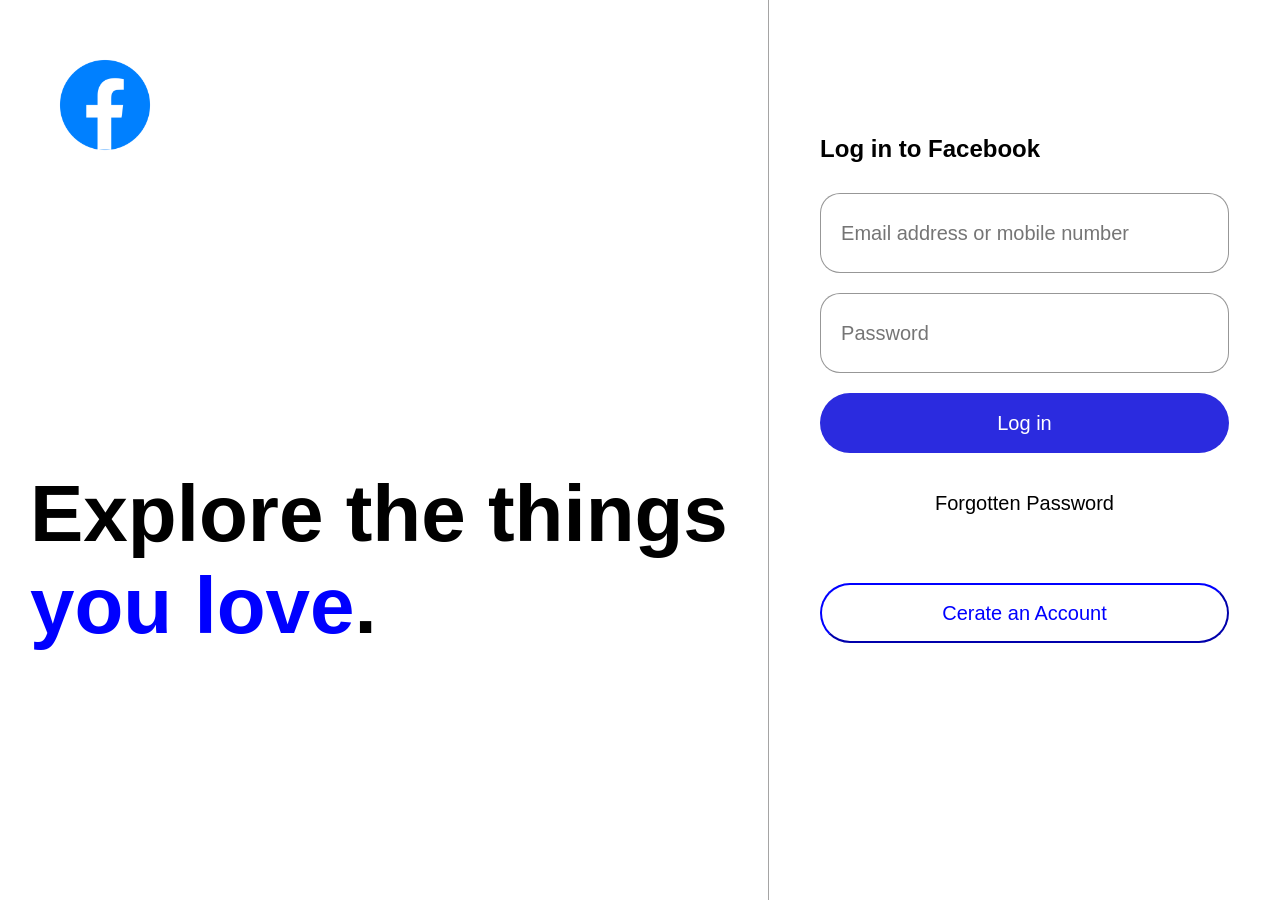
==== pages/index.html @ 54062579 "login.html change into index.html" ====
<!DOCTYPE html>
<html lang="en">

<head>
    <meta charset="UTF-8">
    <meta name="viewport" content="width=device-width, initial-scale=1.0">
    <title>Facebook Page</title>
    <link rel="stylesheet" href="../style/login.css">
</head>

<body>

    <div class="main-container">
        <!-- left-box code -->
        <div class="left-box">
            <div class="text">
                <img id="fb-logo" src="../images/logo.webp" alt="">
                <h1>
                Explore  the things <span>you love</span>.
            </h1>
            </div>
            <div>
                <img src="https://static.xx.fbcdn.net/rsrc.php/yB/r/83zWJdc6PJI.webp" alt="">
            </div>

          
        </div>
        <!-- right-box code -->
        <div class="right-box">
<form class="form" action="">
    <h2>Log in to Facebook</h2>
   
   <div id="email">
     <input type="email" placeholder="Email address or mobile number">
   </div>
   <div id="password">
  <input type="password" placeholder="Password">
   </div>
   <div class="login">
    <button>Log in</button>
   </div>
  <div class="forgot">
    <button>Forgotten Password</button>
   </div>
   <div class="create">
    <button >Cerate an Account</button>
   </div>
   <div class="meta-img">
    <img src="images/meta1.png" alt="">
   </div>
</form>
        </div>
    </div>
</body>

</html>
---- style/login.css ----
*{
    margin: 0px auto;
    padding: 0px;
    box-sizing: border-box;
}
.main-container{
    /* border: 1px solid black; */
    display: flex;

}
.left-box{
    /* border: 1px solid black; */
    width: 60%;
    display: flex;
    height: 100vh;
    padding: 30px;
}
.text{
    /* border: 1px solid black; */
   
    display: flex;
    flex-direction: column;
    font-family:  Segoe UI Historic, Segoe UI, Helvetica, Arial, sans-serif;

}
.text>h1{
    margin-top:18rem;
    font-size: 5rem;
}
.text>h1>span{
    color: blue;
}
#fb-logo{
    width: 150px;
    margin: 0px;
}

.left-box> div> img{
    max-width: 900px;
}

.right-box{
    border-left: 1px solid rgb(165, 164, 164);
    width: 40%;
    align-content: center;
}
.form{
    /* border: 1px solid black; */
    width: 80%;
    height: 70vh;
    
    
}
.form>h2{
    font-family: Arial, Helvetica, sans-serif;
    margin-bottom: 30px;
  
}
.form > #email> input {
    width: 100%;
    height: 80px;
    border-radius: 20px;
    font-size: 20px;
    margin-bottom: 20px;
    padding: 20px;
    border: 1px solid rgba(128, 128, 128, 0.815);
}
.form > #password> input {
    width: 100%;
    height: 80px;
    border-radius: 20px;
    font-size: 20px;
    padding: 20px;
    border: 1px solid rgba(128, 128, 128, 0.815);
}
.login>button{
    width: 100%;
    margin-top: 20px;
    height: 60px;
    border-radius: 30px;
    font-size: 20px;
    background-color: rgb(43, 43, 223);
    color: white;
    border: none;
}
.login>button:hover{
  color:rgba(247, 244, 244, 0.952);
}
.forgot>button{
    width: 100%;
    margin-top: 20px;
    height: 60px;
    border-radius: 30px;
    font-size: 20px;
    /* font-weight: bold; */
    color: black;
    border: none;
    background-color: white;
}
.forgot>button:hover{
    background-color:rgba(163, 160, 160, 0.164);
}

.create>button{
    width: 100%;
    margin-top: 50px;
    border-radius: 30px;
    font-size: 20px;
    color: black;
    border-color: blue;
    background-color: white;
    height: 60px;
    color: blue;
}
.create>button:hover{
    background-color:rgba(163, 160, 160, 0.116);
}
.meta-img{
    /* border: 1px solid black; */
     display: flex;
    justify-content: center;
    align-items: center;
  
    
}
.meta-img>img{
    width: 100px;
    
    
}
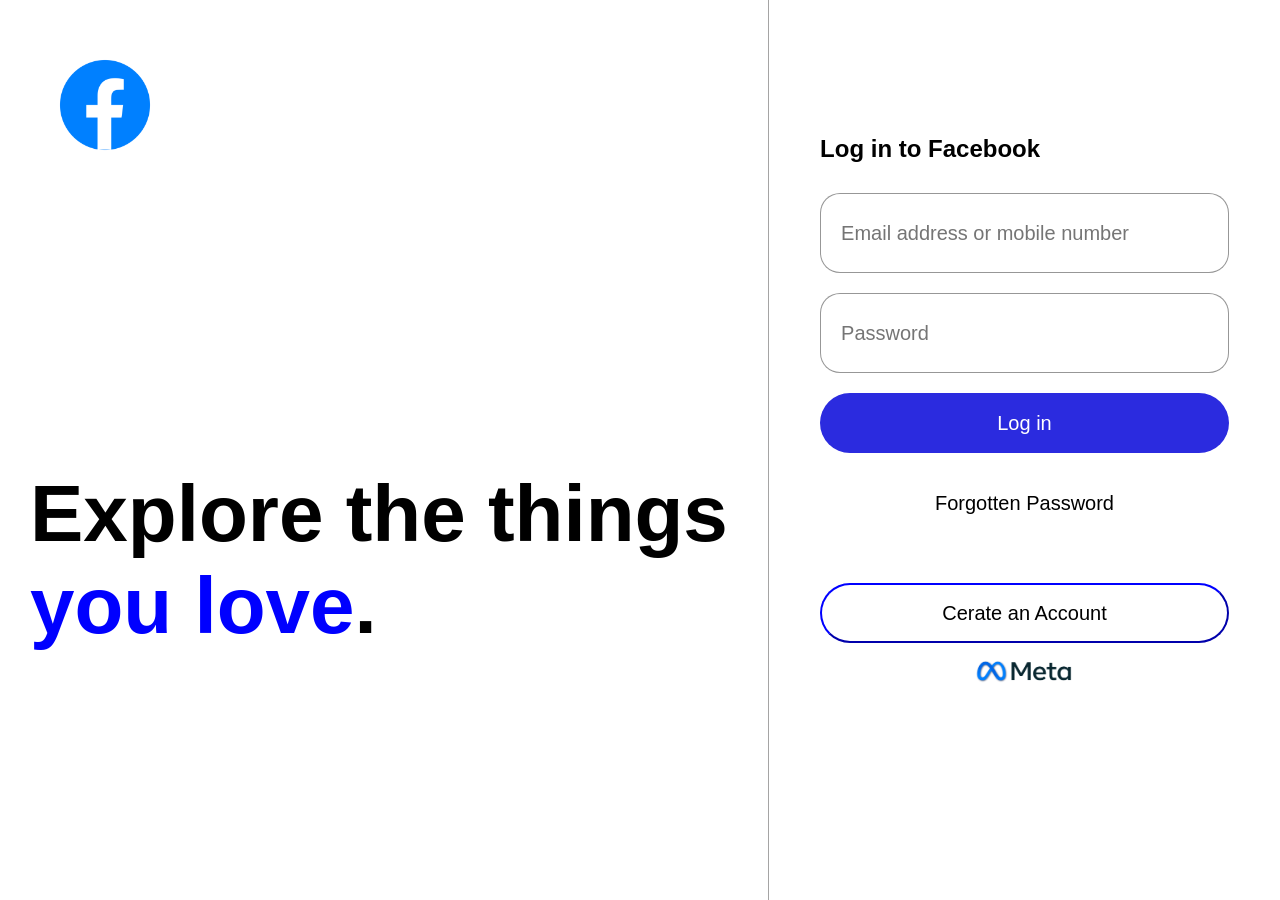
==== commit b1e21200: "login and signup page" ====
--- a/pages/index.html
+++ b/pages/index.html
@@ -43,10 +43,10 @@
     <button>Forgotten Password</button>
    </div>
    <div class="create">
-    <button >Cerate an Account</button>
+    <button ><a href="../pages/signUp.html">Cerate an Account</a></button>
    </div>
    <div class="meta-img">
-    <img src="images/meta1.png" alt="">
+    <img src="/images/meta3.png" alt="">
    </div>
 </form>
         </div>
--- a/style/login.css
+++ b/style/login.css
@@ -17,7 +17,6 @@
 }
 .text{
     /* border: 1px solid black; */
-   
     display: flex;
     flex-direction: column;
     font-family:  Segoe UI Historic, Segoe UI, Helvetica, Arial, sans-serif;
@@ -86,6 +85,7 @@
 .login>button:hover{
   color:rgba(247, 244, 244, 0.952);
 }
+
 .forgot>button{
     width: 100%;
     margin-top: 20px;
@@ -115,6 +115,10 @@
 .create>button:hover{
     background-color:rgba(163, 160, 160, 0.116);
 }
+.create>button>a{
+    text-decoration: none;
+    color: black;
+}
 .meta-img{
     /* border: 1px solid black; */
      display: flex;
